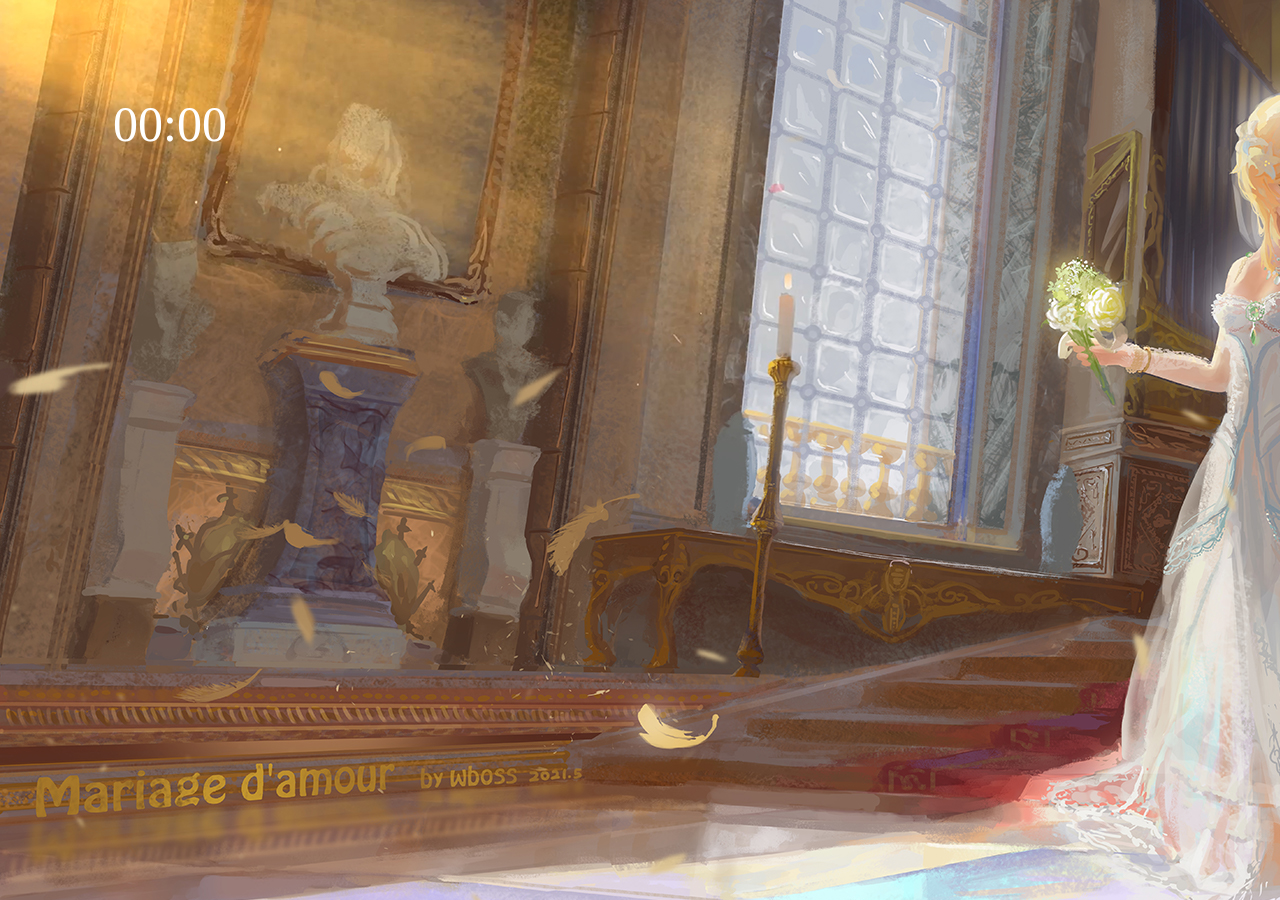
==== index.html @ 924f5fdc "source" ====
<!DOCTYPE html>

<!-- 常用模块 -->
<!-- "插入空行" <div class="white_block"></div> -->
<!-- "插入测试块" <div class="test_block"></div> -->

<html>
    <head>
        <title>经典架构</title>
        <meta charset="utf-8">
        <link rel="icon" href="素材/planet.png">
        <link href="css/经典架构.css" rel="stylesheet">
        <script src="js/jquery-1.11.3.min.js" type="text/javascript" charset="utf-8"></script>
        <script src="js/经典架构.js" charset="utf-8"></script>
        <link href="css/时钟.css" rel="stylesheet">
        <script src="js/时钟.js" charset="utf-8"></script>
        <link href="css/收藏链接.css" rel="stylesheet">
        <script src="js/收藏链接.js" charset="utf-8"></script>
        <link href="css/搜索框.css" rel="stylesheet">
        <script src="js/搜索框.js" charset="utf-8"></script>
        <link href="css/图标.css" rel="stylesheet">
        <script src="js/图标.js" charset="utf-8"></script>
    </head>
    <body>
        <div id="body_top">
            <!-- 顶部部分模块 -->
            <div class="white_block"></div>
            <div class="white_block"></div>
        </div>
        <div id="body_middle">
            <!-- 中间部分模块 -->
            <div id="middle_left">
                <!-- 中间偏左部分模块 -->
                <div class="white_block"></div>
                <div class="white_block"></div>
                <div class="white_block"></div>
                <div class="white_block"></div>
                <div id="time_block">
                    <div id="time_context">00:00</div>
                    <div id="week_context">XX月XX日 星期X</div>
                </div>
            </div>
            <div id="middle_middle">
                <!-- 中间的中间部分模块 -->
                <div id="hidden_block_0" class="hidden_block">
                    <div id="addrLinkGroup">
                        <div id="search-box2">
                            <form id="search4">
                                <input type="text" id="search-input4"/>
                                <a href="" id="search-btn2"><img id="search-submit1" src="素材/search.png"/></a>
                                <input class="search-submit" type="submit">
                            </form>
                        </div>
                        <div class="white_block"></div>
                        <div class="white_block"></div>
                        <p id="edit"><a id="edit_kid" href="html/我的收藏.html"><img id="edit_img" src="素材/edit.png"/></a></p> 
                    </div>
                </div>
            </div>
            <div id="middle_right">
                <!-- 中间偏右部分模块 -->
            </div>
        </div>
        <div id="body_bottom">
            <!-- 底部部分模块 -->
        </div>
    </body>
</html>
---- css/经典架构.css ----
html,body {
    margin: 0;
    padding: 0;
    background-image: url("../img/梦中的婚礼_正午.jpg");
}

/* 顶部部分模块 */
#body_top{
    margin: 0;
	padding: 5px;
    width: calc(100% - 10px);
    min-width: 800px;
    height: 50px;
}

/* 中间部分模块 */
#body_middle {
    margin: 0;
	padding: 5px;
    display: flex;
	flex-direction: row;
    background-attachment:fixed;
    min-height: calc(100vh - 110px);
	width: calc(100% - 10px);
    min-width: 800px;
}

/* 中间偏左部分模块 */
#middle_left {
    flex: 1;
    padding-top: 10px;
    padding-right: 5px;
}

/* 中间的中间部分模块 */
#middle_middle {
    flex: 5;
    padding-top: 10px;
    padding-left: 5px;
    padding-right: 5px;
}

/* 中间偏右部分模块 */
#middle_right {
    flex: 1;
    padding-top: 10px;
    padding-left: 5px;
}

/* 底部部分模块 */
#body_bottom{
    margin: 0;
	padding: 5px;
    height: 30px;
}

/* 空白行 */
.white_block {
    height: 5px;
}

/* 测试模块 */
.test_block {
    height: 100%;
    width: 100%;
    border-style: solid;
    border-width: 2px;
}

/* 隐藏模块 */
.hidden_block {
    display: none;
}
---- css/时钟.css ----
#time_block {
	height: 80px;
	width: 130px;
	color: white;
    text-align: center;
    float: left;
    padding-left: 100px;
}

#time_context {
    width: 100%;
    height: 60px;
    font-size: 50px;
}

#time_block:hover #week_context{
    display: block;
}

#week_context {
    width: 100%;
    height: 20px;
    font-size: 15px;

    display: none;
}
---- css/收藏链接.css ----
#addrLinkGroup {
    /* background-color: red; */
    background-image: url("../素材/夜晚.png");
    min-width: 800px;
    max-width: 1200px;
    border-radius: 10px;
    padding-top: 10px;
}

/* 编辑按钮 */
#edit {
    text-align: left;
}
    
#edit_kid {
    /* display: none; */
     margin-left: 50px;
     color: gray;
}

#edit_img {
    height: 20px;
    transition: filter 0.1s ease; /* 添加过渡效果 */
}

#edit_img:hover {
    /* 使图片变为黑色 */
    /* filter: brightness(0) invert(1); */
    /* 变为白色 */
    filter: brightness(0) invert(100%) saturate(0);
}

.addr_link {
    height: 60px;
    width: 90px;
    color: white;
    display: inline-flex;
    justify-content: center;
    align-items: center;
    border-style: solid;
    border-width: 1px;
    border-color: white;
    border-radius: 10px;
    margin-left: 50px;
    margin-bottom: 50px;
}

.addr_link:hover {
    color: pink;
    border-color: pink;
}

.key {
    display: none;
}
---- css/搜索框.css ----
/* search */
.search {
    height: 30px;
    margin: 30px;
    background: #ecf0f1;
    padding: 10px;
    border-radius: 30px;
    display: inline-flex;
    justify-content: space-between;
    align-items: center;
}
.search-input {
    background: none;
    border:none;
    outline: none;
    font-size: 20px;
    color: #444693;
    width: 0px;
    transition: 0.5s;
}
.search-submit {
    display: none;
}
.search .search-btn {
    width: 30px;
    height: 30px;
    display: flex;
    justify-content: center;
    align-items: center;
    text-decoration: none;
    font-size: 20px;
}
.search:hover .search-input{
    width: 250px !important;
}
#search1.clicked #search-input1{
    width: 250px !important;
}
#search2.clicked #search-input2{
    width: 250px !important;
}
#search3.clicked #search-input3{
    width: 250px !important;
}
#search1 .search-btn{
    color: springgreen;
}
#search2 .search-btn{
    color: royalblue;
}
#search3 .search-btn{
    color: red;
}

/* 第二种搜索框 */
#search-box2 {
    display: flex;
    justify-content: center
}

#search4 {
    display: inline-flex;
    align-items: center;
    border-style: solid;
    border-width: 1px;
    border-radius: 25px;
    border-color: white;

    box-shadow: 0 0 10px white;/* 添加发光效果 */
}

#search4:hover {
    box-shadow: 0 0 10px white,
                0 0 20px white; /* 添加发光效果 */
}

#search-submit1 {
    padding: 8px;
    height: 25px;
}

#search-input4 {
    height: 30px;
    width: 400px;
    padding-left: 20px;
    font-size: 20px;
    border: none;
    background-color: transparent;
    outline: none;
}
---- css/图标.css ----
img {
    height: 30px;
}

a {
    font-size: 20px;
}
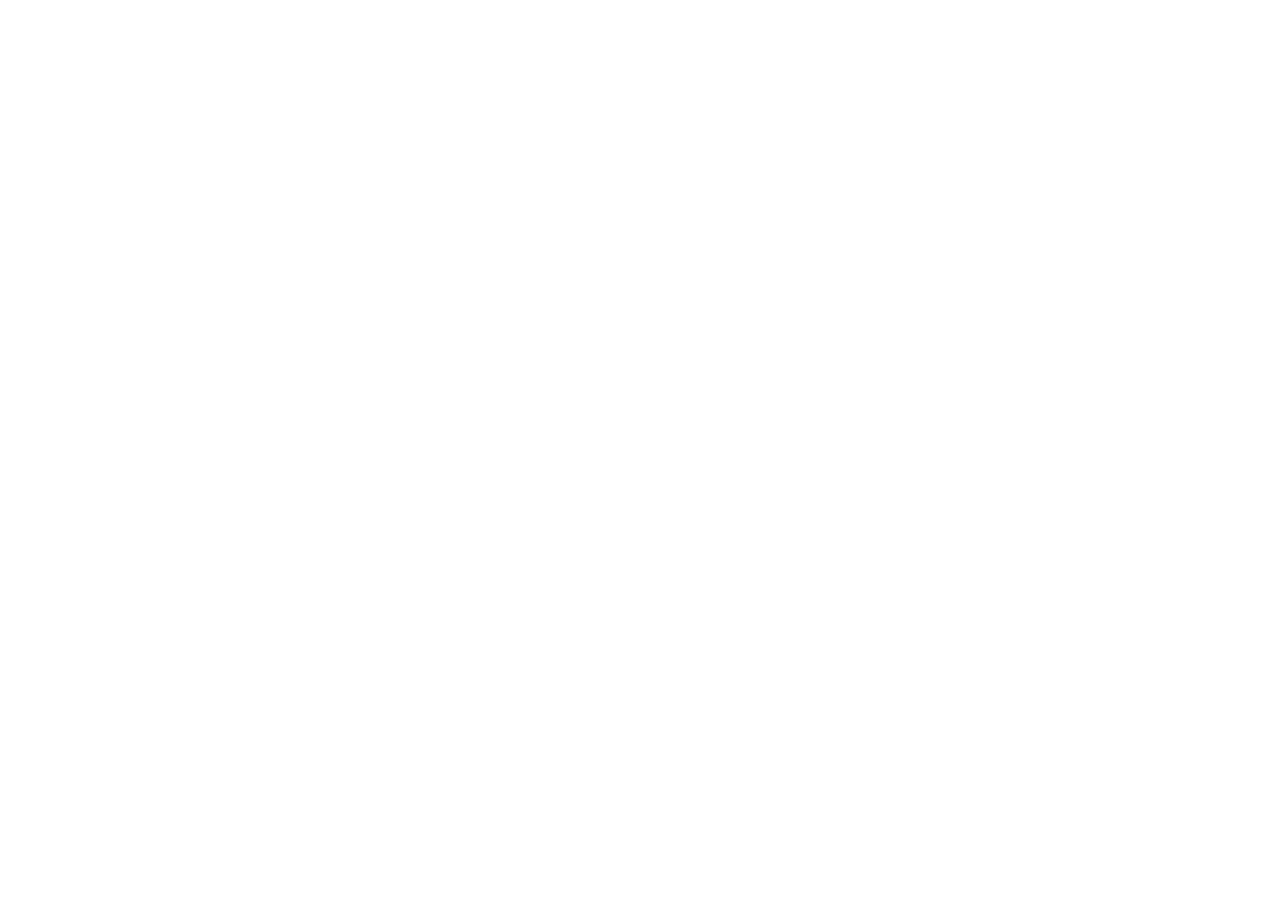
==== commit ac806a11: "增加切换效果" ====
--- a/index.html
+++ b/index.html
@@ -1,68 +1,12 @@
 <!DOCTYPE html>
-
-<!-- 常用模块 -->
-<!-- "插入空行" <div class="white_block"></div> -->
-<!-- "插入测试块" <div class="test_block"></div> -->
 
 <html>
     <head>
-        <title>经典架构</title>
+        <title>主题切换</title>
         <meta charset="utf-8">
-        <link rel="icon" href="素材/planet.png">
-        <link href="css/经典架构.css" rel="stylesheet">
         <script src="js/jquery-1.11.3.min.js" type="text/javascript" charset="utf-8"></script>
-        <script src="js/经典架构.js" charset="utf-8"></script>
-        <link href="css/时钟.css" rel="stylesheet">
-        <script src="js/时钟.js" charset="utf-8"></script>
-        <link href="css/收藏链接.css" rel="stylesheet">
-        <script src="js/收藏链接.js" charset="utf-8"></script>
-        <link href="css/搜索框.css" rel="stylesheet">
-        <script src="js/搜索框.js" charset="utf-8"></script>
-        <link href="css/图标.css" rel="stylesheet">
-        <script src="js/图标.js" charset="utf-8"></script>
+        <script src="js/index.js" charset="utf-8"></script>
     </head>
     <body>
-        <div id="body_top">
-            <!-- 顶部部分模块 -->
-            <div class="white_block"></div>
-            <div class="white_block"></div>
-        </div>
-        <div id="body_middle">
-            <!-- 中间部分模块 -->
-            <div id="middle_left">
-                <!-- 中间偏左部分模块 -->
-                <div class="white_block"></div>
-                <div class="white_block"></div>
-                <div class="white_block"></div>
-                <div class="white_block"></div>
-                <div id="time_block">
-                    <div id="time_context">00:00</div>
-                    <div id="week_context">XX月XX日 星期X</div>
-                </div>
-            </div>
-            <div id="middle_middle">
-                <!-- 中间的中间部分模块 -->
-                <div id="hidden_block_0" class="hidden_block">
-                    <div id="addrLinkGroup">
-                        <div id="search-box2">
-                            <form id="search4">
-                                <input type="text" id="search-input4"/>
-                                <a href="" id="search-btn2"><img id="search-submit1" src="素材/search.png"/></a>
-                                <input class="search-submit" type="submit">
-                            </form>
-                        </div>
-                        <div class="white_block"></div>
-                        <div class="white_block"></div>
-                        <p id="edit"><a id="edit_kid" href="html/我的收藏.html"><img id="edit_img" src="素材/edit.png"/></a></p> 
-                    </div>
-                </div>
-            </div>
-            <div id="middle_right">
-                <!-- 中间偏右部分模块 -->
-            </div>
-        </div>
-        <div id="body_bottom">
-            <!-- 底部部分模块 -->
-        </div>
     </body>
 </html>